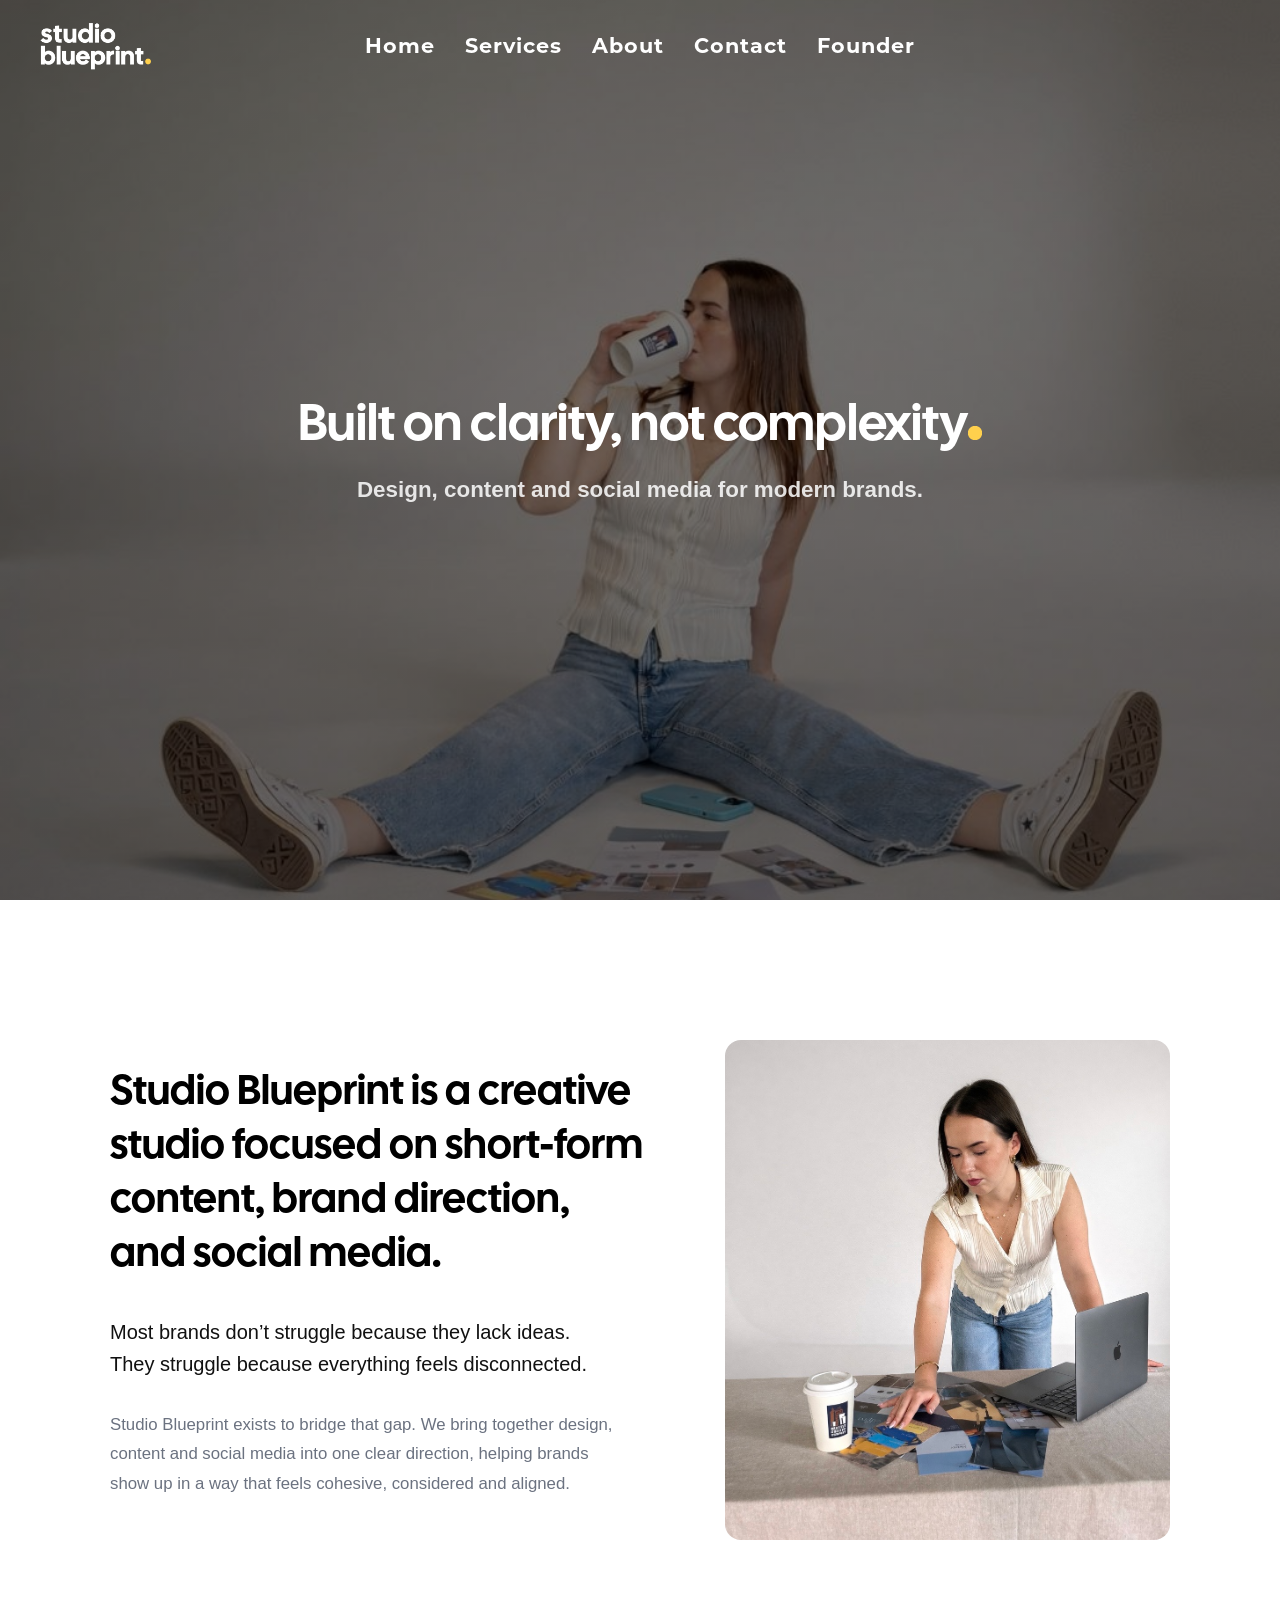
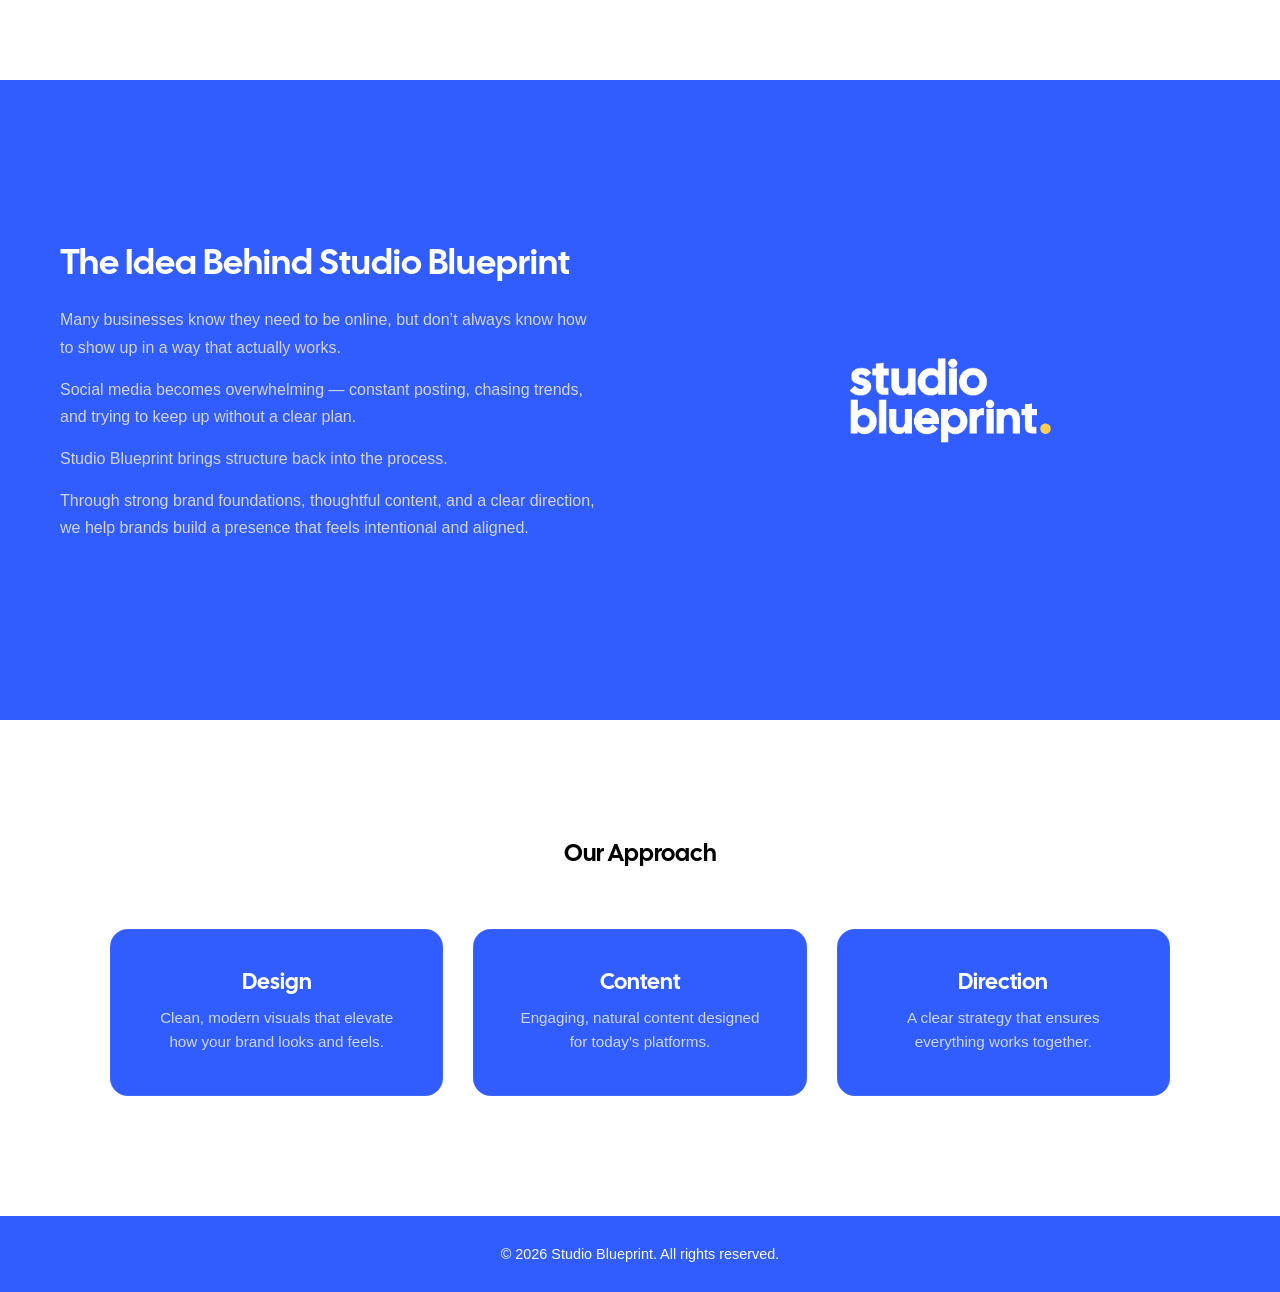
==== about.html @ 49301d87 "push more pages" ====
<!doctype html>
<html lang="en">
  <head>
    <meta charset="UTF-8" />
    <meta name="viewport" content="width=device-width, initial-scale=1.0" />
    <title>About | Studio Blueprint</title>
    <link rel="stylesheet" href="/css/about.css" />
    <link rel="stylesheet" href="/css/navbar.css" />
  </head>

  <body>
    <!-- =========================
         NAVBAR
    ========================= -->
    <header class="navbar">
      <img
        src="assets/images/Asset 4@1.5x.png"
        alt="Studio Blueprint"
        class="logo"
      />

     <nav>
        <a href="/index.html">Home</a>
        <a href="/services.html">Services</a>
        <a href="/about.html">About</a>
        <a href="/contact.html">Contact</a>
        <a href="/founder.html">Founder</a>
      </nav>
    </header>

    <!-- =========================
         HERO
    ========================= -->
    <section class="hero about-hero">
      <div class="hero-overlay"></div>

      <div class="hero-content">
        <h1>Built on clarity, not complexity<img
              src="assets/images/yellow full stop 0.5.png"
              alt="."
              class="accent-dot"</h1>

        <p>Design, content and social media for modern brands.</p>
      </div>
    </section>

    <!-- =========================
         INTRO / POSITIONING
    ========================= -->
    <section class="about-intro">
      <div class="container intro-grid">
        <!-- LEFT: TEXT -->
        <div class="intro-text">
          <h2>
            Studio Blueprint is a creative studio focused on short-form content,
            brand direction, and social media.
          </h2>

          <p class="lead">
            Most brands don’t struggle because they lack ideas. They struggle
            because everything feels disconnected.
          </p>

          <p>
            Studio Blueprint exists to bridge that gap. We bring together
            design, content and social media into one clear direction, helping
            brands show up in a way that feels cohesive, considered and aligned.
          </p>
        </div>

        <!-- RIGHT: IMAGE -->
        <div class="intro-image">
  <div class="image-frame">
    <img src="assets/images/about-intro.jpg" alt="Studio Blueprint work">
  </div>
</div>
    </section>

    <!-- =========================
         THE PROBLEM / IDEA
    ========================= -->
    <section class="about-section dark">
      <div class="container about-content">
        <div class="about-text">
          <h2>The Idea Behind Studio Blueprint</h2>

          <p>
            Many businesses know they need to be online, but don’t always know
            how to show up in a way that actually works.
          </p>

          <p>
            Social media becomes overwhelming — constant posting, chasing
            trends, and trying to keep up without a clear plan.
          </p>

          <p>Studio Blueprint brings structure back into the process.</p>

          <p>
            Through strong brand foundations, thoughtful content, and a clear
            direction, we help brands build a presence that feels intentional
            and aligned.
          </p>
        </div>

        <div class="about-image">
          <img src="assets/images/studio blueprint solid.png" alt="Branding work" />
        </div>
      </div>
    </section>

    <!-- =========================
         APPROACH
    ========================= -->
    <section class="about-section">
      <div class="container">
        <h2 class="center">Our Approach</h2>

        <div class="approach-grid">
          <div class="approach-item">
            <h3>Design</h3>
            <p>
              Clean, modern visuals that elevate how your brand looks and feels.
            </p>
          </div>

          <div class="approach-item">
            <h3>Content</h3>
            <p>Engaging, natural content designed for today’s platforms.</p>
          </div>

          <div class="approach-item">
            <h3>Direction</h3>
            <p>A clear strategy that ensures everything works together.</p>
          </div>
        </div>
      </div>
    </section>

    

    <!-- =========================
         FOOTER
    ========================= -->
    <footer>
      <p>© 2026 Studio Blueprint. All rights reserved.</p>
    </footer>
  </body>
</html>
---- css/about.css ----
/* =========================
   RESET + GLOBAL
========================= */

@font-face {
  font-family: "SubHeadings-Montserrat";
  src: url("../assets/fonts/Montserrat-Bold.otf") format("opentype");
  font-weight: 600;
  font-style: normal;
}

@font-face {
  font-family: "Headings-CalSans";
  src:
    url("../assets/fonts/CalSans-SemiBold.otf") format("opentype"),
    url("../assets/fonts/CalSans-SemiBold.ttf") format("truetype");
  font-weight: 600;
  font-style: normal;
}

@font-face {
  font-family: "Body-Montserrat";
  src: url("../assets/fonts/Montserrat-Regular.otf") format("opentype");
  font-weight: 400;
  font-style: normal;
}
* {
  margin: 0;
  padding: 0;
  box-sizing: border-box;
}

h1,
h2,
h3,
h4,
h5,
h6 {
  font-family: "Headings-CalSans", sans-serif;
  font-weight: 600;
}

body {
  font-family: "Body-", sans-serif;
}

.subheading,
.btn,
nav a {
  font-family: "SubHeadings-Montserrat", sans-serif;
  font-weight: 600;
}

/* ==========================
   BRAND COLORS
========================== */
:root {
  --primary-blue: #315dfe;
  --white: #ffffff;
  --accent-yellow: #fed04f;
}

/* =========================
   UTILITIES
========================= */
.container {
  max-width: 1100px;
  margin: 0 auto;
  padding: 0 20px;
}

.center {
  text-align: center;
}

/* =========================
   HERO
========================= */
.hero {
  position: relative;
  height: 100vh;
  width: 100%;

  display: flex;
  align-items: center;
  justify-content: center;
  text-align: center;
}

.hero-overlay {
  position: absolute;
  inset: 0;

  background:
    linear-gradient(to bottom, rgba(0, 0, 0, 0.3), rgba(0, 0, 0, 0.4)),
    radial-gradient(circle at center, rgba(0, 0, 0, 0.3), rgba(0, 0, 0, 0.4));
}

.hero-content {
  position: relative;
  z-index: 2;
  max-width: 900px;
  padding: 0 20px;
}

.hero h1 {
  font-size: 3.2rem;
  line-height: 1.2;
  color: white;
}

.hero p {
  margin-top: 20px;
  font-family: "SubHeadings", sans-serif;
  font-size: 1.4rem;
  color: rgba(255, 255, 255, 0.85);
}

.hero-buttons {
  margin-top: 30px;
  display: flex;
  justify-content: center;
  gap: 20px;
}

/* =========================
   ABOUT HERO
========================= */
.about-hero {
  background: url("../assets/images/Hero-Desktop.JPG");
  background-size: cover;
  background-position: center;
}

/* =========================
   BUTTONS
========================= */
.btn {
  padding: 12px 28px;
  border-radius: 999px;
  font-family: "SubHeadings", sans-serif;
  font-size: 0.9rem;
  transition: all 0.3s ease;
}

.btn.primary {
  background: white;
  color: #111;
}

.btn.secondary {
  border: 1px solid rgba(255, 255, 255, 0.5);
  color: white;
}

.btn:hover {
  transform: translateY(-2px);
}

/* =========================
   INTRO SECTION 
========================= */
/* section spacing */
.about-intro {
  padding: 140px 20px;
  background: var(--white);
}

.intro-grid {
  display: grid;
  grid-template-columns: 1.2fr 1fr; /* 🔥 give text more space */
  gap: 80px;
  align-items: center;
}

.intro-text {
  display: flex;
  flex-direction: column;
  gap: 20px;
}

/* =========================
   HEADLINE
========================= */
.intro-text h2 {
  font-size: 2.6rem;
  line-height: 1.3;
  margin-bottom: 24px;

  max-width: 100%; /* prevents long ugly lines */
}

/* =========================
   LEAD TEXT (KEY LINE)
========================= */
.intro-text .lead {
  font-family: "SubHeadings", sans-serif;
  font-size: 1.25rem;
  line-height: 1.6;

  margin-bottom: 20px;

  color: #111;
  max-width: 90%;
}

/* =========================
   BODY TEXT
========================= */
.intro-text p {
  font-size: 1.05rem;
  line-height: 1.75;

  color: #6b7280;
  margin-bottom: 16px;

  max-width: 480px;
  max-width: 95%;
}

/* =========================
   TEXT SPACING FIX
========================= */
.intro-text {
  display: flex;
  flex-direction: column;
  gap: 10px;
}

/* =========================
   IMAGE PLACEHOLDER
========================= */
.intro-image {
  display: flex;
  justify-content: center;
  align-items: center;
}

/* 🔥 THIS REPLACES PLACEHOLDER */
.image-frame {
  width: 100%;
  max-width: 450px;
  height: 500px;

  border-radius: 16px;
  overflow: hidden; /* 🔥 VERY IMPORTANT */

  background: #e5e7eb; /* fallback while loading */
}

/* 🔥 FORCE IMAGE TO FIT PERFECTLY */
.image-frame img {
  width: 100%;
  height: 100%;

  object-fit: cover; /* fills nicely */
  display: block;
}

/* =========================
   RESPONSIVE
========================= */
@media (max-width: 768px) {
  .intro-grid {
    grid-template-columns: 1fr;
    text-align: center;
  }

  .intro-image {
    margin-top: 30px;
  }

  .image-placeholder {
    height: 220px;
    max-width: 300px;
  }
}

/* =========================
   ABOUT SECTIONS
========================= */
.about-section {
  padding: 120px 20px;
  background: #f9fafb;
}

.about-section.dark {
  background: var(--primary-blue);
  color: white;
}

.about-content {
  max-width: 1200px;
  margin: 0 auto;

  display: grid;
  grid-template-columns: 1fr 1fr;
  gap: 80px;

  align-items: center;
}

.about-text h2 {
  font-size: 2.2rem;
  margin-bottom: 20px;
}

.about-text p {
  font-size: 1rem;
  line-height: 1.7;
  color: #6b7280;
  margin-bottom: 15px;
}

.about-section.dark .about-text p {
  color: #d1d5db;
}

/* =========================
   IMAGE
========================= */
.about-image {
  display: flex;
  justify-content: center;
  align-items: center;
  height: 400px;
}

.about-image img {
  max-height: 100%;
  max-width: 100%;
  object-fit: contain;
}

/* =========================
   APPROACH GRID (NEW)
========================= */
.about-section {
  background: var(--white);
}

/* grid */
.approach-grid {
  display: grid;
  grid-template-columns: repeat(3, 1fr);
  gap: 30px;
  margin-top: 60px;
}

/* =========================
   CARD
========================= */
.approach-item {
  padding: 40px 30px;
  border-radius: 18px;

  background: var(--primary-blue);
  color: white;

  text-align: center;

  border: 1px solid rgba(255, 255, 255, 0.05);

  position: relative;
  overflow: hidden; /* 🔥 REQUIRED */

  transition: all 0.25s ease;
}

/* text */
.approach-item h3 {
  font-size: 1.4rem;
  margin-bottom: 10px;
  color: white;
}

.approach-item p {
  color: rgba(255, 255, 255, 0.75);
  font-size: 0.95rem;
  line-height: 1.6;

  max-width: 260px;
  margin: 0 auto;
}

/* =========================
   HOVER (SUBTLE)
========================= */
.approach-item:hover {
  transform: translateY(-6px);
  border-color: var(--accent-yellow);
  box-shadow: 0 15px 30px rgba(0, 0, 0, 0.5);
}

/* =========================
   RIPPLE EFFECT (REFINED)
========================= */
.approach-item::after {
  content: "";
  position: absolute;

  top: 50%;
  left: 50%;

  width: 10px;
  height: 10px;

  background: rgba(255, 255, 255, 0.08); /* 🔥 MUCH softer */

  border-radius: 50%;

  transform: translate(-50%, -50%) scale(0);
  opacity: 0;
}

.approach-item:hover::after {
  animation: rippleCard 1s ease-out;
}

/* animation */
@keyframes rippleCard {
  0% {
    transform: translate(-50%, -50%) scale(0);
    opacity: 0.7;
  }

  50% {
    transform: translate(-50%, -50%) scale(15);
    opacity: 0.25;
  }

  100% {
    transform: translate(-50%, -50%) scale(25);
    opacity: 0;
  }
}

/* =========================
   FOOTER
========================= */
footer {
  background: var(--primary-blue);
  color: var(--white);
  text-align: center;
  padding: 30px;
  font-size: 0.9rem;
}

/* =========================
   RESPONSIVE
========================= */
@media (max-width: 768px) {
  .hero h1 {
    font-size: 2.2rem;
  }

  .hero p {
    font-size: 1.1rem;
  }

  .about-content {
    grid-template-columns: 1fr;
    text-align: center;
  }

  .about-image {
    height: auto;
    margin-top: 20px;
  }

  .about-image img {
    max-width: 250px;
  }

  .approach-grid {
    grid-template-columns: 1fr;
  }

  .hero-buttons {
    flex-direction: column;
  }
}
---- css/navbar.css ----
@font-face {
  font-family: "SubHeadings-Montserrat";
  src: url("../assets/fonts/Montserrat-Bold.otf") format("opentype");
  font-weight: 600;
  font-style: normal;
}

/* ==========================
   NAVBAR BASE
========================== */
.navbar {
  position: fixed;
  top: 0;
  left: 0;
  width: 100%;
  display: grid;
  grid-template-columns: 1fr auto 1fr;
  align-items: center;
  padding: 20px 40px;
  z-index: 1000;

  background: transparent;
  transition: all 0.4s ease;
}

/* ==========================
   BRAND COLORS
========================== */
:root {
  --primary-blue: #315dfe;
  --white: #ffffff;
  --accent-yellow: #fed04f;
}

/* ==========================
   LOGO
========================== */
.logo {
  height: 50px; /* controls size */
  width: auto;
}

/* ==========================
   NAV LINKS
========================== */
.navbar nav {
  display: flex;
  gap: 30px;
}

.navbar nav a {
  font-family: "SubHeadings-Montserrat", sans-serif;
  text-decoration: none;
  color: var(--white);
  font-size: 1.3rem;
  letter-spacing: 1px;
  position: relative;
  transition: opacity 0.3s ease;
}

/* subtle hover */
.navbar nav a:hover {
  opacity: 0.6;
  color: var(--accent-yellow);
}

/* underline animation */
.navbar nav a::after {
  content: "";
  position: absolute;
  bottom: -5px;
  left: 0;
  color: var(--accent-yellow);
  width: 0%;
  height: 2px;
  background: var(--accent-yellow);

  transition: width 0.3s ease;
}

.navbar nav a:hover::after {
  width: 100%;
}

/* ==========================
   SCROLLED NAVBAR STATE
========================== */

.navbar.scrolled {
  /* background: var(--primary-blue);

  box-shadow: 0 10px 30px rgba(0, 0, 0, 0.15); */
  background: rgba(49, 93, 254, 0.9);
  backdrop-filter: blur(10px);
}

/* keep text clean on blue */
.navbar.scrolled nav a {
  color: var(--white);
}

/* hover still yellow */
.navbar.scrolled nav a:hover {
  color: var(--accent-yellow);
}

/* HAMBURGER */
.hamburger {
  display: none;
  flex-direction: column;
  gap: 5px;
  cursor: pointer;
}

.hamburger span {
  width: 25px;
  height: 3px;
  background: white;
  transition: 0.3s;
}

/* ANIMATION */
.hamburger.open span:nth-child(1) {
  transform: rotate(45deg) translate(5px, 5px);
}
.hamburger.open span:nth-child(2) {
  opacity: 0;
}
.hamburger.open span:nth-child(3) {
  transform: rotate(-45deg) translate(6px, -6px);
}

/* MOBILE NAV */
@media (max-width: 768px) {
  .hamburger {
    display: flex;
  }

  .navbar nav {
    position: absolute;
    top: 100%;
    left: 0;
    width: 100%;
    background: var(--primary-blue);

    flex-direction: column;
    align-items: center;
    padding: 20px 0;

    display: none;
  }

  .navbar nav.active {
    display: flex;
  }
}
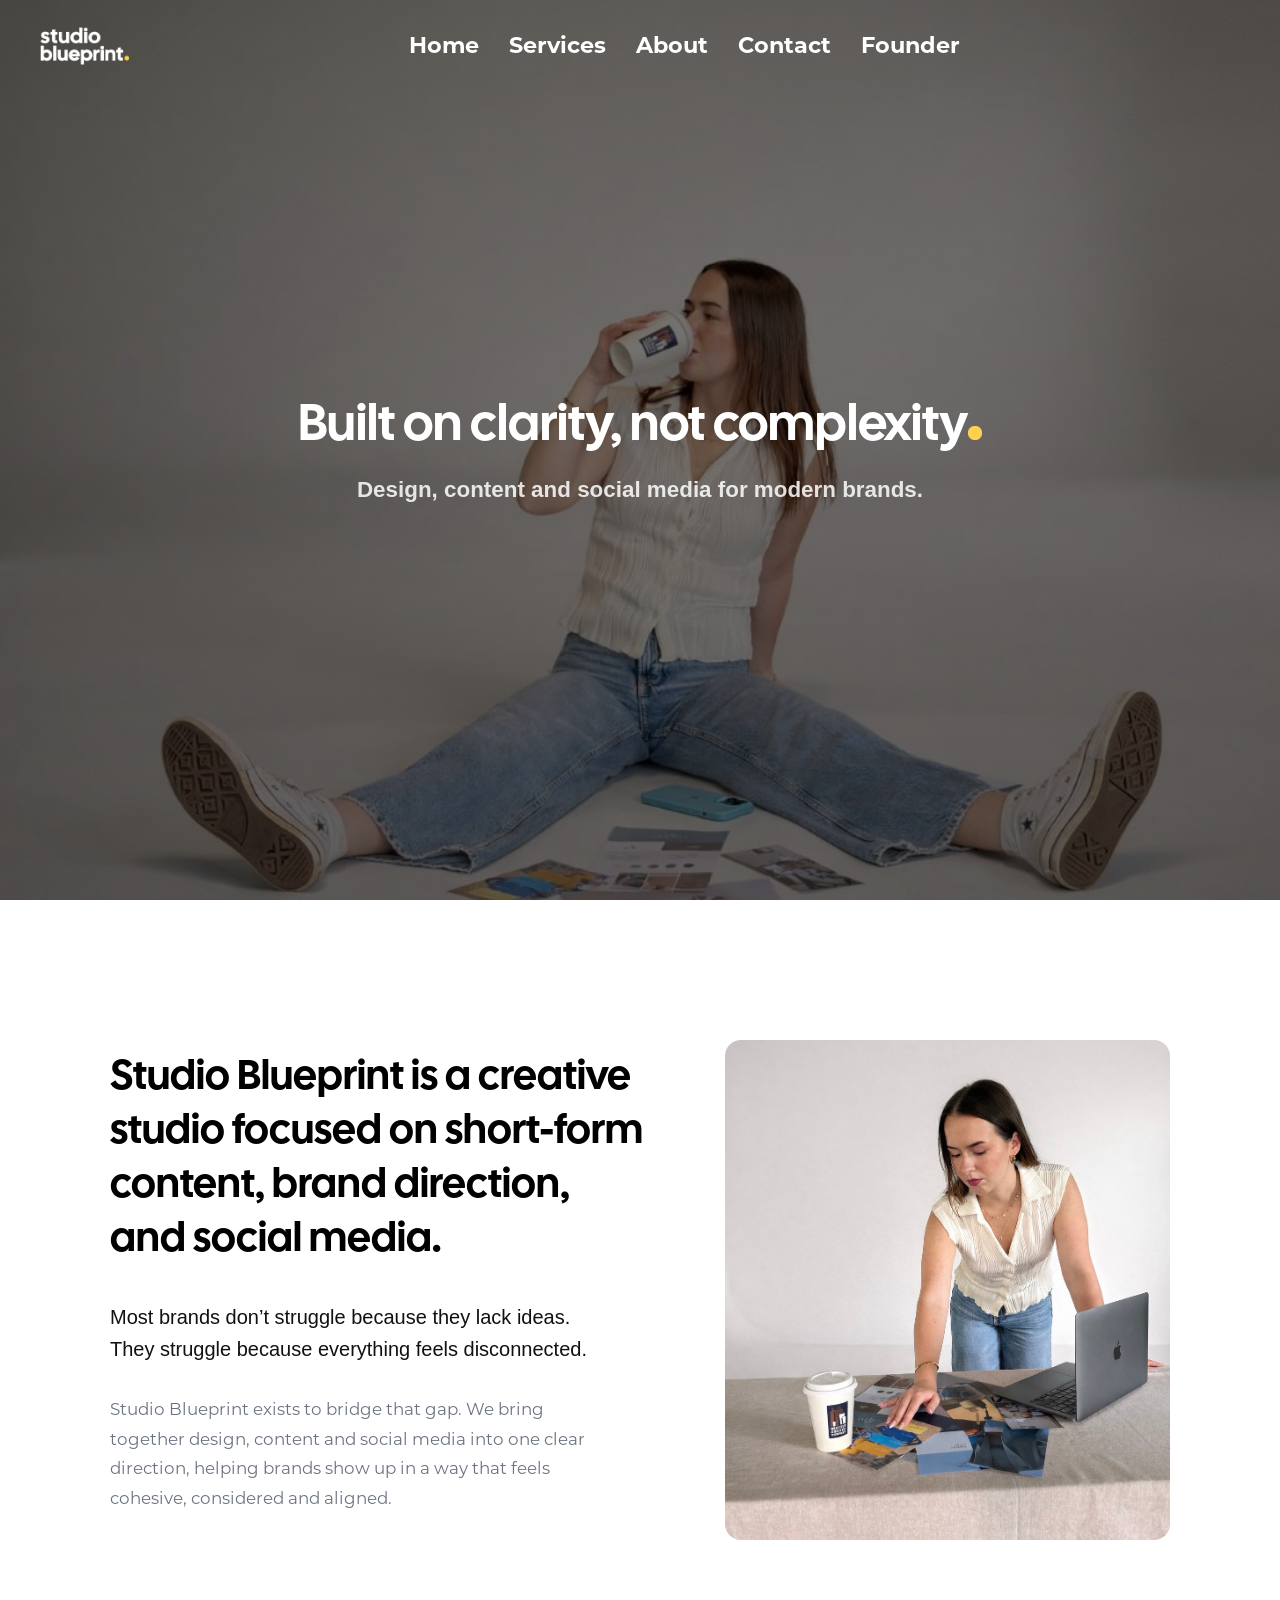
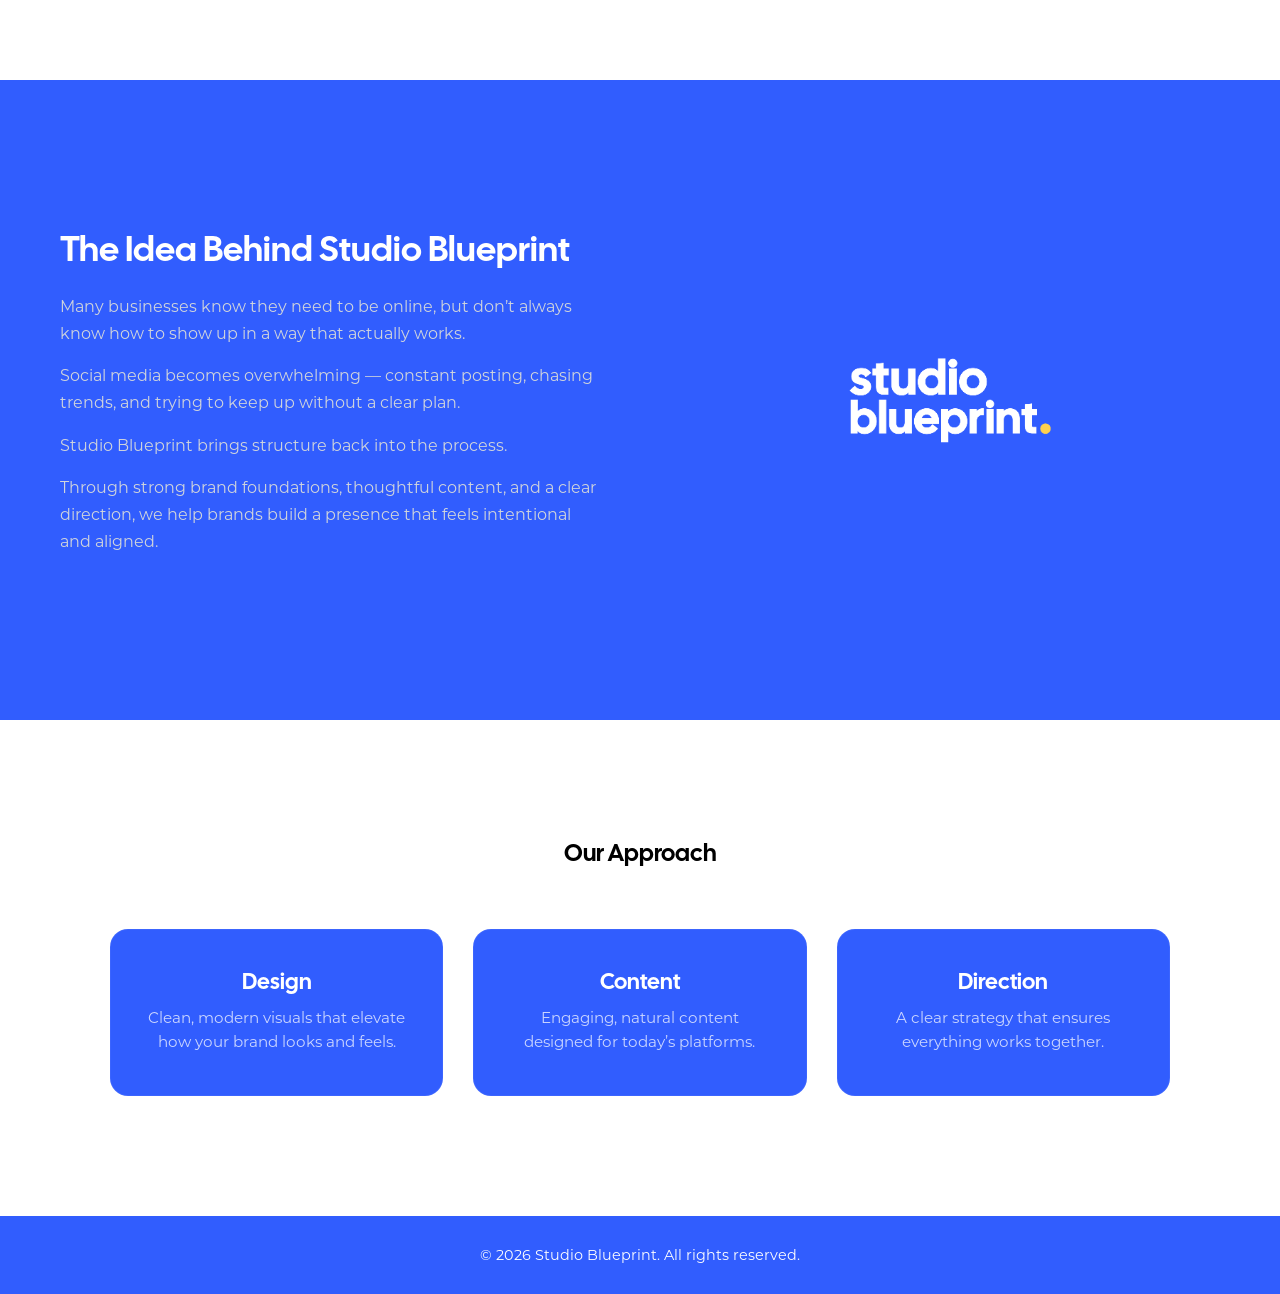
==== commit 78ce4393: "finally fixed nav bar animation" ====
--- a/about.html
+++ b/about.html
@@ -26,6 +26,12 @@
         <a href="/contact.html">Contact</a>
         <a href="/founder.html">Founder</a>
       </nav>
+
+      <div class="hamburger">
+    <span></span>
+    <span></span>
+    <span></span>
+  </div>
     </header>
 
     <!-- =========================
@@ -145,5 +151,9 @@
     <footer>
       <p>© 2026 Studio Blueprint. All rights reserved.</p>
     </footer>
+
+    <!-- JS -->
+    <script src="https://cdnjs.cloudflare.com/ajax/libs/gsap/3.12.2/gsap.min.js"></script>
+    <script src="/js/navbar.js"></script>
   </body>
 </html>
--- a/css/about.css
+++ b/css/about.css
@@ -41,7 +41,7 @@
 }
 
 body {
-  font-family: "Body-", sans-serif;
+  font-family: "Body-Montserrat", sans-serif;
 }
 
 .subheading,
@@ -236,24 +236,22 @@
   align-items: center;
 }
 
-/* 🔥 THIS REPLACES PLACEHOLDER */
 .image-frame {
   width: 100%;
   max-width: 450px;
   height: 500px;
 
   border-radius: 16px;
-  overflow: hidden; /* 🔥 VERY IMPORTANT */
-
-  background: #e5e7eb; /* fallback while loading */
-}
-
-/* 🔥 FORCE IMAGE TO FIT PERFECTLY */
+  overflow: hidden;
+
+  background: #e5e7eb;
+}
+
 .image-frame img {
   width: 100%;
   height: 100%;
 
-  object-fit: cover; /* fills nicely */
+  object-fit: cover;
   display: block;
 }
 
@@ -362,7 +360,7 @@
   border: 1px solid rgba(255, 255, 255, 0.05);
 
   position: relative;
-  overflow: hidden; /* 🔥 REQUIRED */
+  overflow: hidden;
 
   transition: all 0.25s ease;
 }
@@ -405,7 +403,7 @@
   width: 10px;
   height: 10px;
 
-  background: rgba(255, 255, 255, 0.08); /* 🔥 MUCH softer */
+  background: rgba(255, 255, 255, 0.08);
 
   border-radius: 50%;
 
--- a/css/navbar.css
+++ b/css/navbar.css
@@ -5,62 +5,92 @@
   font-style: normal;
 }
 
-/* ==========================
-   NAVBAR BASE
-========================== */
+@font-face {
+  font-family: "Headings-CalSans";
+  src:
+    url("../assets/fonts/CalSans-SemiBold.otf") format("opentype"),
+    url("../assets/fonts/CalSans-SemiBold.ttf") format("truetype");
+  font-weight: 600;
+  font-style: normal;
+}
+
+@font-face {
+  font-family: "Body-Montserrat";
+  src: url("../assets/fonts/Montserrat-Regular.otf") format("opentype");
+  font-weight: 400;
+  font-style: normal;
+}
+* {
+  margin: 0;
+  padding: 0;
+  box-sizing: border-box;
+}
+
+h1,
+h2,
+h3,
+h4,
+h5,
+h6 {
+  font-family: "Headings-CalSans", sans-serif;
+  font-weight: 600;
+}
+
+/* =========================
+   NAVBAR BASE (FORCED FIX)
+========================= */
 .navbar {
   position: fixed;
   top: 0;
   left: 0;
   width: 100%;
-  display: grid;
-  grid-template-columns: 1fr auto 1fr;
-  align-items: center;
-  padding: 20px 40px;
   z-index: 1000;
 
+  display: flex !important;
+  align-items: center !important;
+
+  padding: 25px 40px;
+
   background: transparent;
-  transition: all 0.4s ease;
+
+  transition:
+    background 0.4s ease,
+    backdrop-filter 0.4s ease,
+    padding 0.3s ease,
+    box-shadow 0.3s ease;
 }
 
-/* ==========================
-   BRAND COLORS
-========================== */
-:root {
-  --primary-blue: #315dfe;
-  --white: #ffffff;
-  --accent-yellow: #fed04f;
+/* =========================
+   LOGO (LEFT)
+========================= */
+.logo {
+  height: 40px;
+  flex-shrink: 0;
 }
 
-/* ==========================
-   LOGO
-========================== */
-.logo {
-  height: 50px; /* controls size */
-  width: auto;
-}
+/* =========================
+   NAV LINKS (CENTER FIXED)
+========================= */
+.navbar nav {
+  display: flex !important;
+  gap: 30px;
 
-/* ==========================
-   NAV LINKS
-========================== */
-.navbar nav {
-  display: flex;
-  gap: 30px;
+  margin: 0 auto !important; /* 🔥 centers nav */
 }
 
 .navbar nav a {
   font-family: "SubHeadings-Montserrat", sans-serif;
+  font-size: 1.4rem !important;
+  font-weight: 600;
+  color: var(--white);
   text-decoration: none;
-  color: var(--white);
-  font-size: 1.3rem;
-  letter-spacing: 1px;
+
   position: relative;
-  transition: opacity 0.3s ease;
+  transition: 0.3s ease;
 }
 
-/* subtle hover */
+/* hover */
 .navbar nav a:hover {
-  opacity: 0.6;
   color: var(--accent-yellow);
 }
 
@@ -70,7 +100,7 @@
   position: absolute;
   bottom: -5px;
   left: 0;
-  color: var(--accent-yellow);
+
   width: 0%;
   height: 2px;
   background: var(--accent-yellow);
@@ -82,33 +112,26 @@
   width: 100%;
 }
 
-/* ==========================
-   SCROLLED NAVBAR STATE
-========================== */
-
+/* =========================
+   SCROLLED STATE
+========================= */
 .navbar.scrolled {
-  /* background: var(--primary-blue);
-
-  box-shadow: 0 10px 30px rgba(0, 0, 0, 0.15); */
   background: rgba(49, 93, 254, 0.9);
   backdrop-filter: blur(10px);
+
+  padding: 18px 40px;
+
+  box-shadow: 0 8px 25px rgba(0, 0, 0, 0.15);
 }
 
-/* keep text clean on blue */
-.navbar.scrolled nav a {
-  color: var(--white);
-}
+/* =========================
+   HAMBURGER (RIGHT FIXED)
+========================= */
+.hamburger {
+  margin-left: auto !important; /* 🔥 forces right side */
 
-/* hover still yellow */
-.navbar.scrolled nav a:hover {
-  color: var(--accent-yellow);
-}
-
-/* HAMBURGER */
-.hamburger {
   display: none;
   flex-direction: column;
-  gap: 5px;
   cursor: pointer;
 }
 
@@ -116,21 +139,29 @@
   width: 25px;
   height: 3px;
   background: white;
+  margin: 4px 0;
+
   transition: 0.3s;
 }
 
-/* ANIMATION */
+/* =========================
+   HAMBURGER ANIMATION
+========================= */
 .hamburger.open span:nth-child(1) {
   transform: rotate(45deg) translate(5px, 5px);
 }
+
 .hamburger.open span:nth-child(2) {
   opacity: 0;
 }
+
 .hamburger.open span:nth-child(3) {
-  transform: rotate(-45deg) translate(6px, -6px);
+  transform: rotate(-45deg) translate(5px, -5px);
 }
 
-/* MOBILE NAV */
+/* =========================
+   MOBILE NAV
+========================= */
 @media (max-width: 768px) {
   .hamburger {
     display: flex;
@@ -141,16 +172,28 @@
     top: 100%;
     left: 0;
     width: 100%;
+
     background: var(--primary-blue);
 
     flex-direction: column;
     align-items: center;
+
     padding: 20px 0;
 
-    display: none;
+    opacity: 0;
+    transform: translateY(-10px);
+    pointer-events: none;
+
+    transition: 0.3s ease;
   }
 
   .navbar nav.active {
-    display: flex;
+    opacity: 1;
+    transform: translateY(0);
+    pointer-events: all;
+  }
+
+  .navbar nav a {
+    padding: 10px 0;
   }
 }
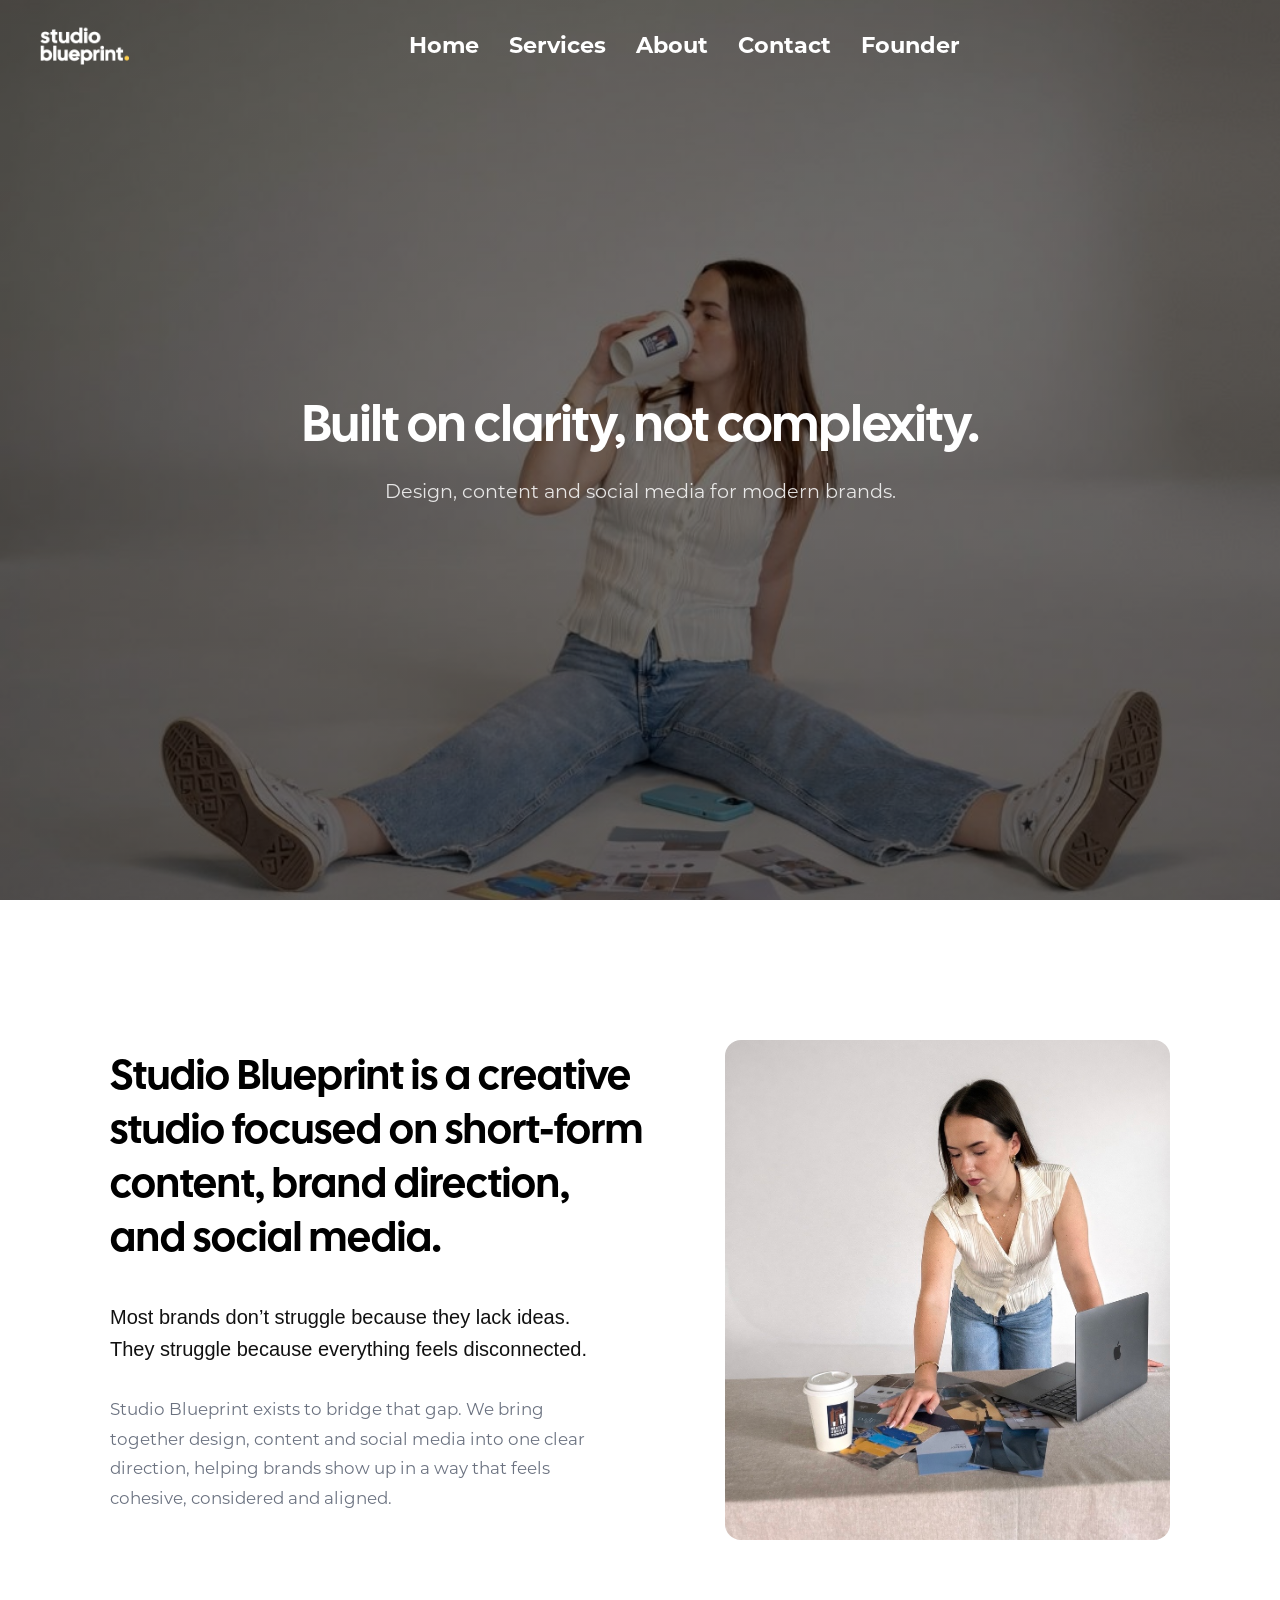
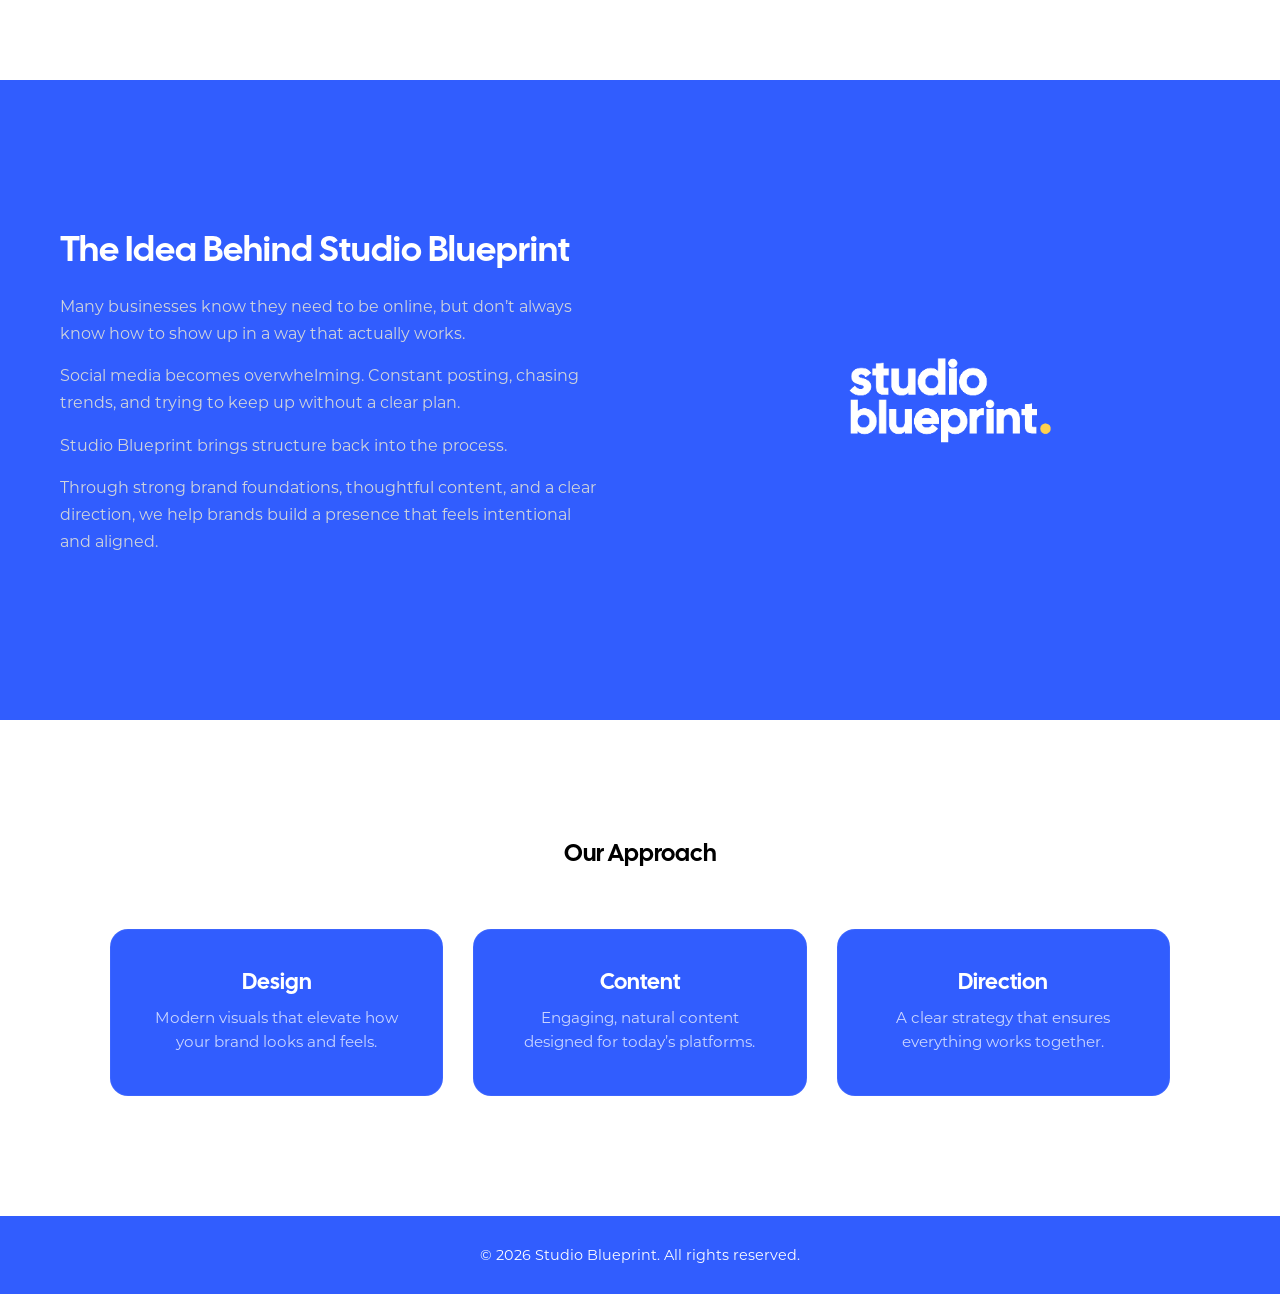
==== commit 832dbdb7: "pushing feedback" ====
--- a/about.html
+++ b/about.html
@@ -41,10 +41,7 @@
       <div class="hero-overlay"></div>
 
       <div class="hero-content">
-        <h1>Built on clarity, not complexity<img
-              src="assets/images/yellow full stop 0.5.png"
-              alt="."
-              class="accent-dot"</h1>
+        <h1>Built on clarity, not complexity.</h1>
 
         <p>Design, content and social media for modern brands.</p>
       </div>
@@ -96,7 +93,7 @@
           </p>
 
           <p>
-            Social media becomes overwhelming — constant posting, chasing
+            Social media becomes overwhelming. Constant posting, chasing
             trends, and trying to keep up without a clear plan.
           </p>
 
@@ -126,7 +123,7 @@
           <div class="approach-item">
             <h3>Design</h3>
             <p>
-              Clean, modern visuals that elevate how your brand looks and feels.
+               Modern visuals that elevate how your brand looks and feels.
             </p>
           </div>
 
--- a/css/about.css
+++ b/css/about.css
@@ -110,9 +110,9 @@
 }
 
 .hero p {
+  font: "subheadings-montserrat", sans-serif;
   margin-top: 20px;
-  font-family: "SubHeadings", sans-serif;
-  font-size: 1.4rem;
+  font-size: 1.2rem;
   color: rgba(255, 255, 255, 0.85);
 }
 
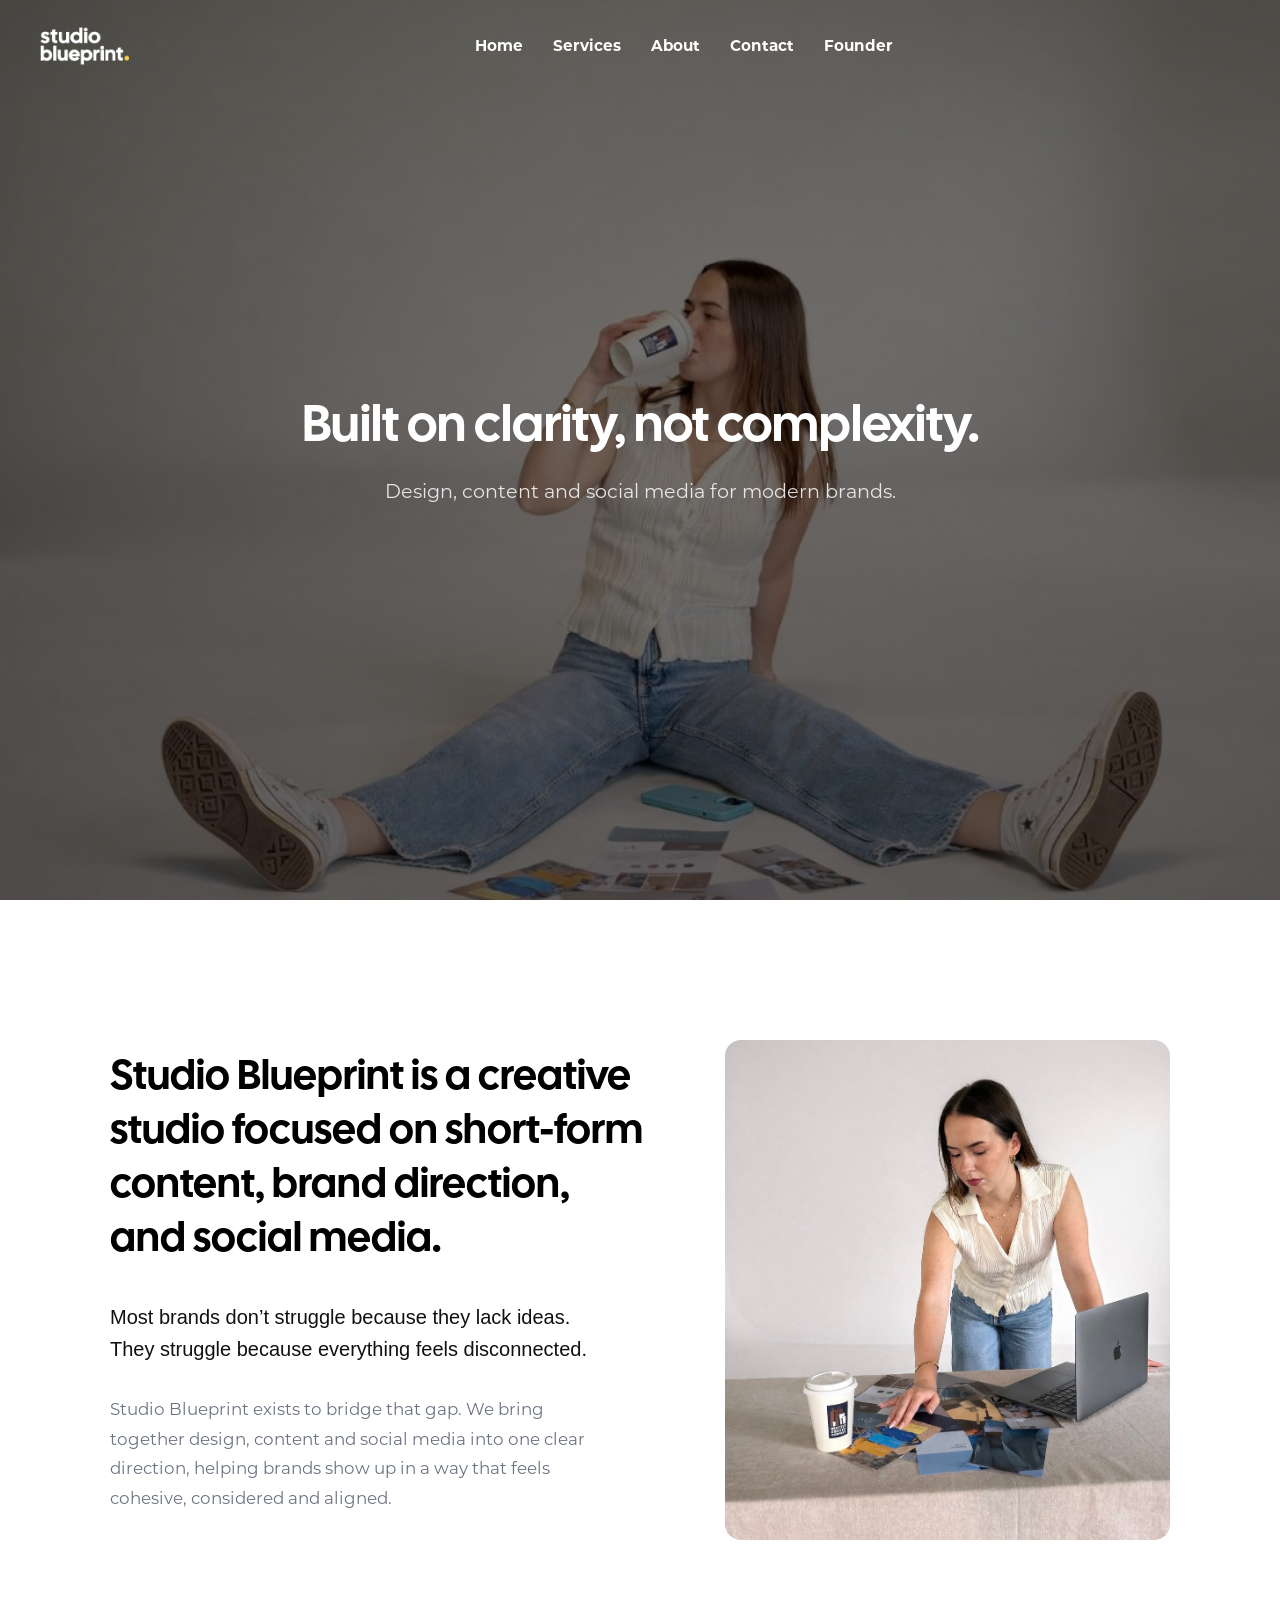
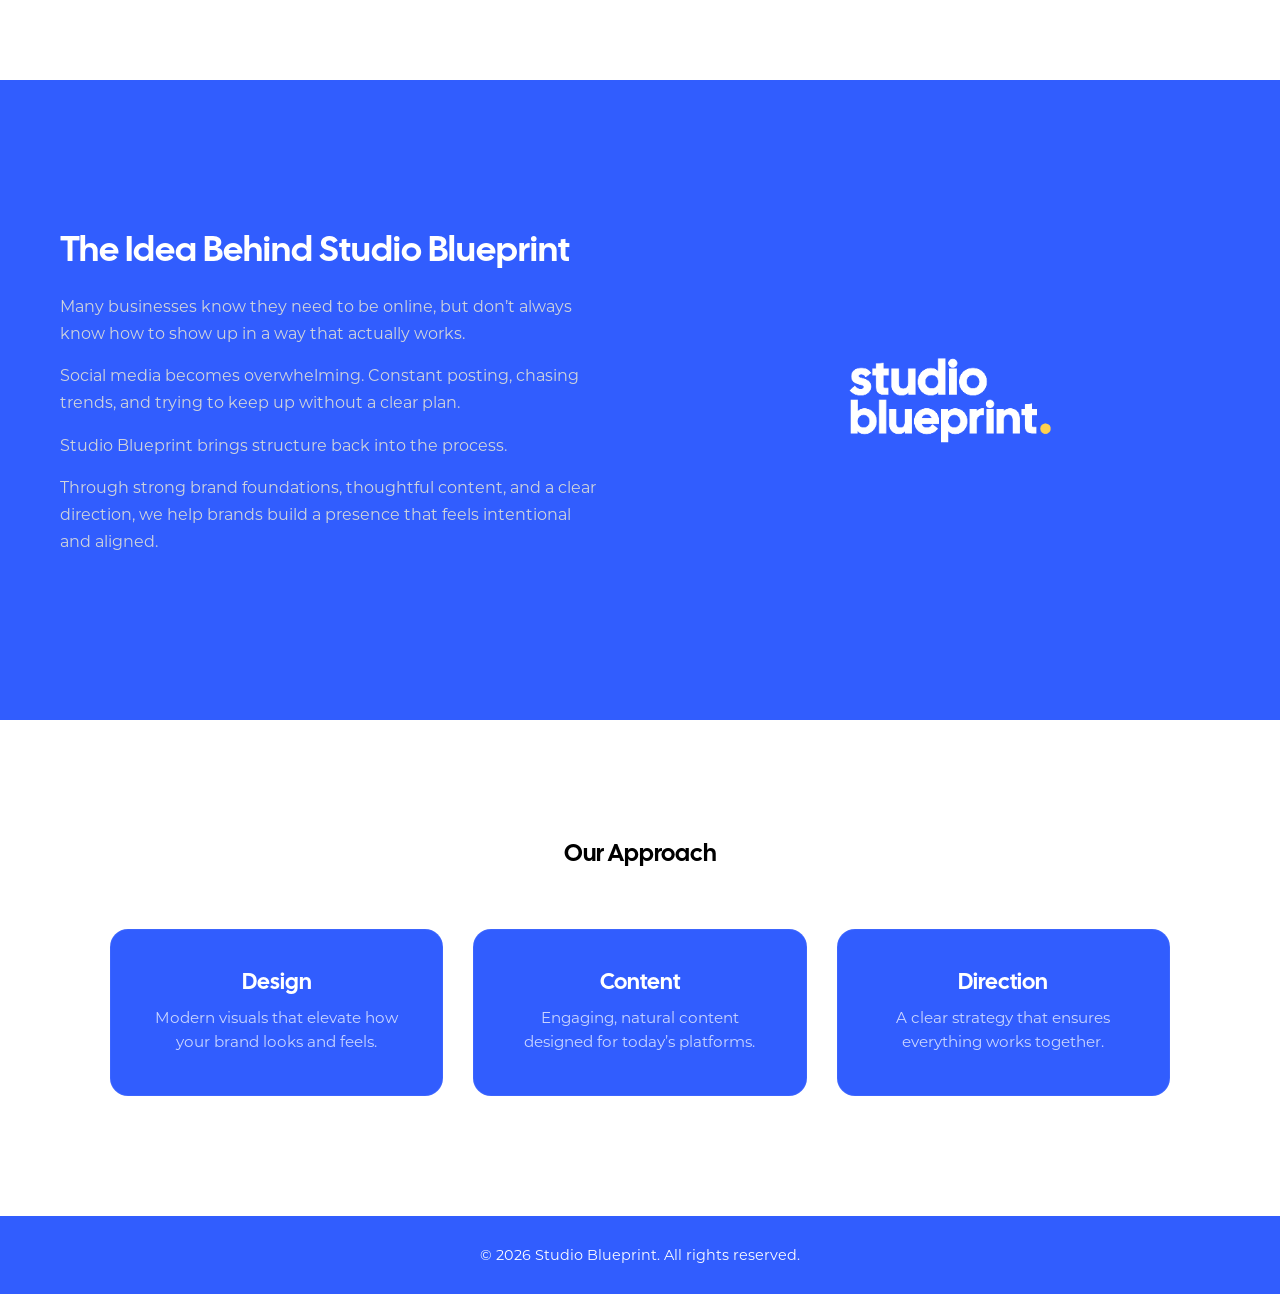
==== commit f59245a2: "site map" ====
--- a/about.html
+++ b/about.html
@@ -3,7 +3,58 @@
   <head>
     <meta charset="UTF-8" />
     <meta name="viewport" content="width=device-width, initial-scale=1.0" />
-    <title>About | Studio Blueprint</title>
+
+    <!-- Primary SEO -->
+    <title>About Studio Blueprint | Creative Branding & Content Studio</title>
+    <meta name="description" content="Studio Blueprint is a creative studio built on clarity, not complexity. We bring together design, content and social media for brands across South Africa and internationally." />
+    <meta name="keywords" content="about Studio Blueprint, creative studio South Africa, branding agency, content studio, social media strategy, brand direction, KwaZulu-Natal creative agency" />
+    <meta name="author" content="Studio Blueprint" />
+    <meta name="robots" content="index, follow" />
+    <link rel="canonical" href="https://studioblueprint.co.za/about.html" />
+
+    <!-- Open Graph -->
+    <meta property="og:type" content="website" />
+    <meta property="og:site_name" content="Studio Blueprint" />
+    <meta property="og:title" content="About Studio Blueprint | Creative Branding & Content Studio" />
+    <meta property="og:description" content="Studio Blueprint is a creative studio built on clarity, not complexity. Design, content and social media for brands across South Africa and internationally." />
+    <meta property="og:url" content="https://studioblueprint.co.za/about.html" />
+    <meta property="og:image" content="https://studioblueprint.co.za/assets/images/Hero-Desktop.JPG" />
+    <meta property="og:locale" content="en_ZA" />
+
+    <!-- Twitter Card -->
+    <meta name="twitter:card" content="summary_large_image" />
+    <meta name="twitter:title" content="About Studio Blueprint | Creative Branding & Content Studio" />
+    <meta name="twitter:description" content="Studio Blueprint is a creative studio built on clarity, not complexity. Design, content and social media for brands across South Africa and internationally." />
+    <meta name="twitter:image" content="https://studioblueprint.co.za/assets/images/Hero-Desktop.JPG" />
+
+    <!-- Favicon & Theme -->
+    <link rel="icon" type="image/png" href="/assets/images/Asset 4@1.5x.png" />
+    <meta name="theme-color" content="#315dfe" />
+
+    <!-- Structured Data -->
+    <script type="application/ld+json">
+    {
+      "@context": "https://schema.org",
+      "@type": "AboutPage",
+      "url": "https://studioblueprint.co.za/about.html",
+      "name": "About Studio Blueprint",
+      "description": "Studio Blueprint is a creative studio bringing together design, content and social media into one clear direction for brands across South Africa and internationally.",
+      "publisher": {
+        "@type": "ProfessionalService",
+        "@id": "https://studioblueprint.co.za/#organization",
+        "name": "Studio Blueprint",
+        "url": "https://studioblueprint.co.za",
+        "address": {
+          "@type": "PostalAddress",
+          "addressLocality": "Kloof",
+          "addressRegion": "KwaZulu-Natal",
+          "addressCountry": "ZA"
+        }
+      }
+    }
+    </script>
+
+    <!-- CSS -->
     <link rel="stylesheet" href="/css/about.css" />
     <link rel="stylesheet" href="/css/navbar.css" />
   </head>
--- a/css/about.css
+++ b/css/about.css
@@ -456,9 +456,23 @@
     font-size: 1.1rem;
   }
 
+  .hero-buttons {
+    flex-direction: column;
+    align-items: center;
+  }
+
+  .about-intro {
+    padding: 80px 20px;
+  }
+
+  .about-section {
+    padding: 80px 20px;
+  }
+
   .about-content {
     grid-template-columns: 1fr;
     text-align: center;
+    gap: 30px;
   }
 
   .about-image {
@@ -470,11 +484,45 @@
     max-width: 250px;
   }
 
+  .image-frame {
+    height: 320px;
+  }
+
   .approach-grid {
     grid-template-columns: 1fr;
   }
 
-  .hero-buttons {
-    flex-direction: column;
-  }
-}
+  .intro-text h2 {
+    font-size: 2rem;
+  }
+}
+
+@media (max-width: 480px) {
+  .hero h1 {
+    font-size: 1.8rem;
+  }
+
+  .hero p {
+    font-size: 1rem;
+  }
+
+  .about-intro {
+    padding: 60px 20px;
+  }
+
+  .about-section {
+    padding: 60px 20px;
+  }
+
+  .image-frame {
+    height: 240px;
+  }
+
+  .intro-text h2 {
+    font-size: 1.7rem;
+  }
+
+  .about-text h2 {
+    font-size: 1.7rem;
+  }
+}
--- a/css/navbar.css
+++ b/css/navbar.css
@@ -72,15 +72,15 @@
    NAV LINKS (CENTER FIXED)
 ========================= */
 .navbar nav {
-  display: flex !important;
+  display: flex;
   gap: 30px;
 
-  margin: 0 auto !important; /* 🔥 centers nav */
+  margin: 0 auto;
 }
 
 .navbar nav a {
   font-family: "SubHeadings-Montserrat", sans-serif;
-  font-size: 1.4rem !important;
+  font-size: 0.95rem;
   font-weight: 600;
   color: var(--white);
   text-decoration: none;
@@ -163,11 +163,21 @@
    MOBILE NAV
 ========================= */
 @media (max-width: 768px) {
+  .navbar {
+    padding: 18px 20px;
+  }
+
+  .navbar.scrolled {
+    padding: 14px 20px;
+  }
+
   .hamburger {
+    display: flex !important;
+    z-index: 10;
+  }
+
+  .navbar nav {
     display: flex;
-  }
-
-  .navbar nav {
     position: absolute;
     top: 100%;
     left: 0;
@@ -181,19 +191,22 @@
     padding: 20px 0;
 
     opacity: 0;
+    visibility: hidden;
     transform: translateY(-10px);
-    pointer-events: none;
-
-    transition: 0.3s ease;
+
+    transition: opacity 0.3s ease, transform 0.3s ease, visibility 0.3s ease;
   }
 
   .navbar nav.active {
     opacity: 1;
+    visibility: visible;
     transform: translateY(0);
-    pointer-events: all;
   }
 
   .navbar nav a {
-    padding: 10px 0;
-  }
-}
+    padding: 14px 20px;
+    min-height: 44px;
+    display: flex;
+    align-items: center;
+  }
+}
